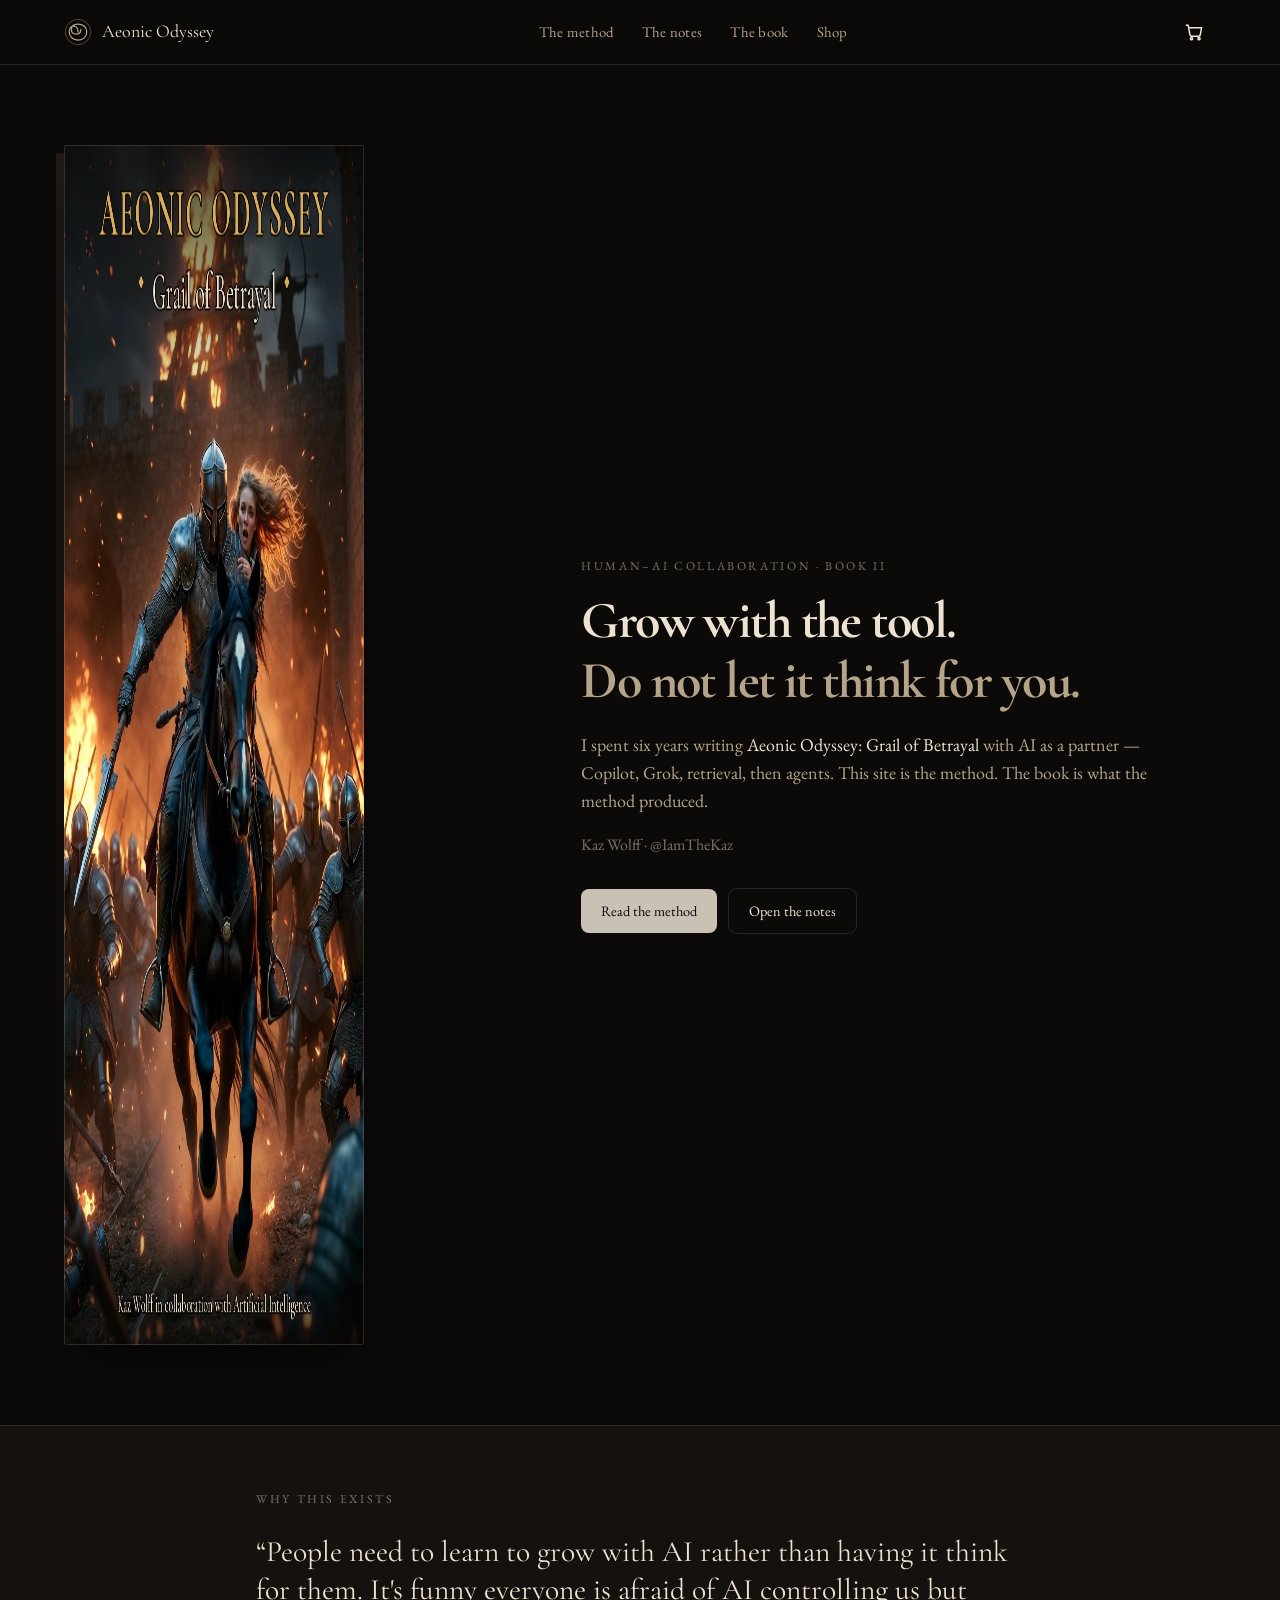
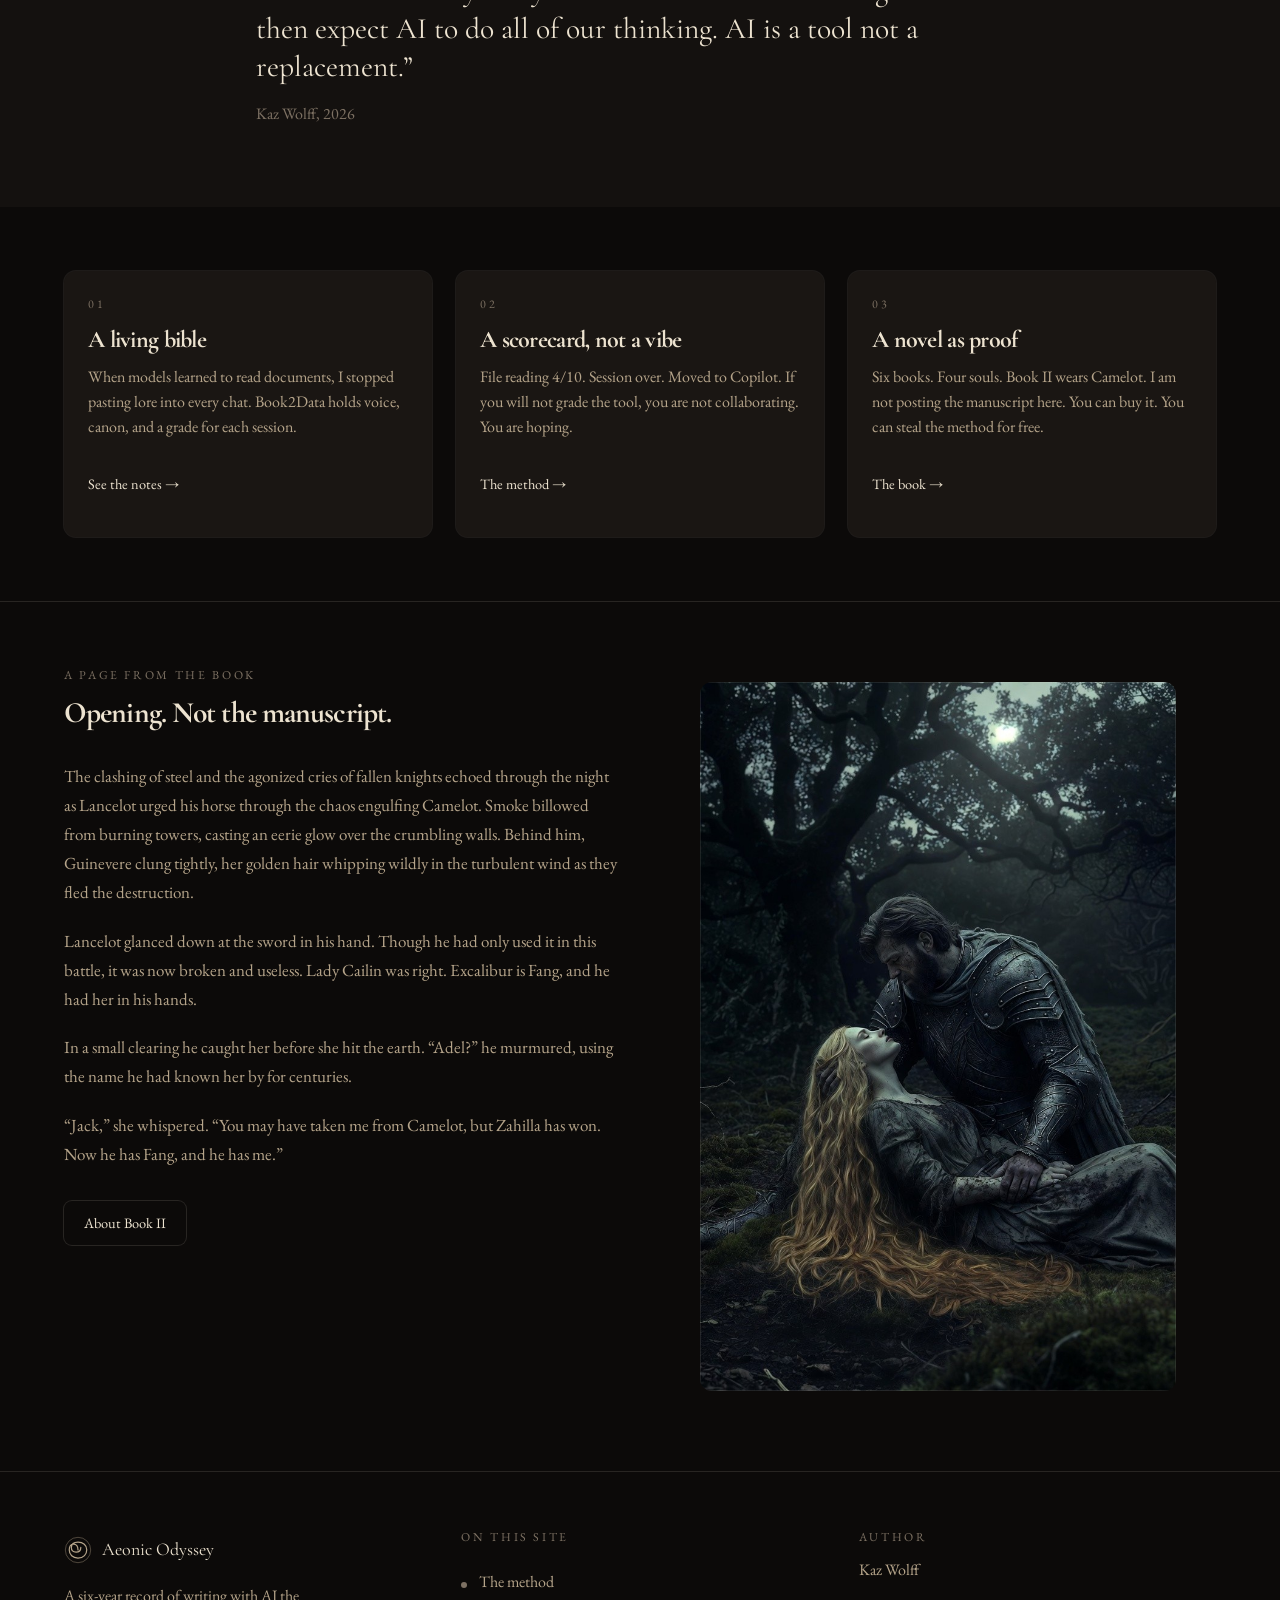
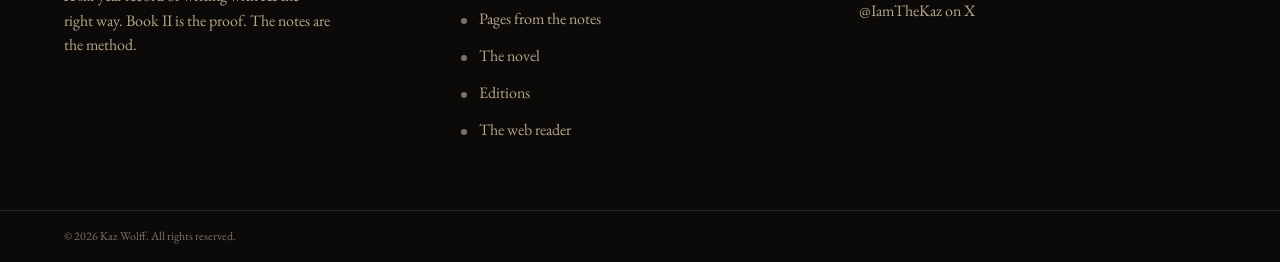
==== index.html @ 132f2313 "Add GitHub Pages home, cart, checkout, and 404" ====
<!DOCTYPE html>
<html lang="en">
<head>
<meta charset="utf-8">
<meta name="viewport" content="width=device-width, initial-scale=1">
<title>Aeonic Odyssey — Kaz Wolff</title>
<meta name="description" content="Kaz Wolff on six years of writing Aeonic Odyssey with AI as a partner — Copilot, Grok, RAG, agents. The method is free. The book is the proof.">
<meta name="theme-color" content="#0c0a09">
<link rel="canonical" href="https://iamthekaz.github.io/AOBook2/">
<meta property="og:type" content="website">
<meta property="og:title" content="Aeonic Odyssey — Kaz Wolff">
<meta property="og:description" content="Kaz Wolff on six years of writing Aeonic Odyssey with AI as a partner — Copilot, Grok, RAG, agents. The method is free. The book is the proof.">
<meta property="og:url" content="https://iamthekaz.github.io/AOBook2/">
<meta property="og:image" content="https://iamthekaz.github.io/AOBook2/book-reader/assets/cover.jpg">
<meta name="twitter:card" content="summary_large_image">
<meta name="twitter:title" content="Aeonic Odyssey — Kaz Wolff">
<meta name="twitter:description" content="Kaz Wolff on six years of writing Aeonic Odyssey with AI as a partner — Copilot, Grok, RAG, agents. The method is free. The book is the proof.">
<meta name="twitter:image" content="https://iamthekaz.github.io/AOBook2/book-reader/assets/cover.jpg">
<link rel="icon" type="image/svg+xml" href="favicon.svg">
<link rel="preconnect" href="https://fonts.googleapis.com">
<link rel="preconnect" href="https://fonts.gstatic.com" crossorigin>
<link href="https://fonts.googleapis.com/css2?family=Cormorant+Garamond:ital,wght@0,500;0,600;0,700;1,500&family=EB+Garamond:ital,wght@0,400;0,500;0,600;1,400&display=swap" rel="stylesheet">
<link rel="stylesheet" href="css/site.css">
</head>
<body>
<header class="site">
  <div class="wrap bar">
    <a class="brand" href="index.html"><svg viewBox="0 0 32 32" fill="none" aria-hidden="true" class="mark"><circle cx="16" cy="16" r="14.5" stroke="currentColor" stroke-width="1" opacity="0.45"/><path d="M16 16c0-4.2-2.1-6.8-5.2-6.8C7.4 9.2 6 12 6 16c0 5.4 4 9.2 10 9.2 6.4 0 10-4.2 10-9.6C26 10.4 21.8 7 16 7c-4.6 0-7.6 2.4-7.6 6.2 0 3.2 2 5.2 5.4 5.2 3.6 0 5.4-2.2 5.4-5.4" stroke="currentColor" stroke-width="1.4" stroke-linecap="round"/></svg><span class="display">Aeonic Odyssey</span></a>
    <nav class="desk" aria-label="Primary">
      <a href="process.html">The method</a>
      <a href="notes.html">The notes</a>
      <a href="the-book.html">The book</a>
      <a href="shop.html">Shop</a>
    </nav>
    <div class="menu">
      <a class="icon-btn" href="cart.html" aria-label="Cart"><svg width="20" height="20" viewBox="0 0 24 24" fill="none" stroke="currentColor" stroke-width="1.8"><path d="M6 7h15l-1.4 8.2a2 2 0 0 1-2 1.8H9.2a2 2 0 0 1-2-1.6L5 4H2"/><circle cx="9" cy="20" r="1.3"/><circle cx="18" cy="20" r="1.3"/></svg><span class="cart-n" data-cart-count>0</span></a>
      <button class="icon-btn burger" type="button" data-menu aria-expanded="false" aria-label="Open menu"><svg width="20" height="20" viewBox="0 0 24 24" fill="none" stroke="currentColor" stroke-width="1.8"><path d="M4 7h16M4 12h16M4 17h16"/></svg></button>
    </div>
  </div>
  <nav class="mob wrap" data-menu-panel aria-label="Mobile">
    <a href="process.html">The method</a>
    <a href="notes.html">The notes</a>
    <a href="the-book.html">The book</a>
    <a href="shop.html">Shop</a>
    <a href="cart.html">Cart</a>
  </nav>
</header>
<main>
<section class="wrap hero">
  <div class="cover-wrap"><img src="book-reader/assets/cover.jpg" alt="Aeonic Odyssey: Grail of Betrayal cover — a golden grail on a dark field" width="800" height="1200"></div>
  <div>
    <p class="kicker">Human–AI collaboration · Book II</p>
    <h1>Grow with the tool.<span>Do not let it think for you.</span></h1>
    <p class="lead">I spent six years writing <em style="color:#ede3d0;font-style:normal">Aeonic Odyssey: Grail of Betrayal</em> with AI as a partner — Copilot, Grok, retrieval, then agents. This site is the method. The book is what the method produced.</p>
    <p class="subtle" style="margin-top:1rem">Kaz Wolff · @IamTheKaz</p>
    <div class="row" style="margin-top:2rem">
      <a class="btn" href="process.html">Read the method</a>
      <a class="btn ghost" href="notes.html">Open the notes</a>
    </div>
  </div>
</section>
<section class="quote-band">
  <div class="wrap-narrow">
    <p class="kicker">Why this exists</p>
    <blockquote style="margin-top:1.5rem">“People need to learn to grow with AI rather than having it think for them. It's funny everyone is afraid of AI controlling us but then expect AI to do all of our thinking. AI is a tool not a replacement.”</blockquote>
    <p class="subtle" style="margin-top:1rem">Kaz Wolff, 2026</p>
  </div>
</section>
<section class="wrap cards">
  <article class="card"><p class="kicker">01</p><h2>A living bible</h2><p class="muted" style="margin-top:.75rem;flex:1">When models learned to read documents, I stopped pasting lore into every chat. Book2Data holds voice, canon, and a grade for each session.</p><p style="margin-top:1rem"><a class="btn link" href="notes.html">See the notes →</a></p></article><article class="card"><p class="kicker">02</p><h2>A scorecard, not a vibe</h2><p class="muted" style="margin-top:.75rem;flex:1">File reading 4/10. Session over. Moved to Copilot. If you will not grade the tool, you are not collaborating. You are hoping.</p><p style="margin-top:1rem"><a class="btn link" href="process.html">The method →</a></p></article><article class="card"><p class="kicker">03</p><h2>A novel as proof</h2><p class="muted" style="margin-top:.75rem;flex:1">Six books. Four souls. Book II wears Camelot. I am not posting the manuscript here. You can buy it. You can steal the method for free.</p><p style="margin-top:1rem"><a class="btn link" href="the-book.html">The book →</a></p></article>
</section>
<hr class="rule">
<section class="wrap split">
  <div>
    <p class="kicker">A page from the book</p>
    <h2 style="font-size:1.85rem;margin-top:.75rem">Opening. Not the manuscript.</h2>
    <div class="prose" style="margin-top:2rem">
      <p>The clashing of steel and the agonized cries of fallen knights echoed through the night as Lancelot urged his horse through the chaos engulfing Camelot. Smoke billowed from burning towers, casting an eerie glow over the crumbling walls. Behind him, Guinevere clung tightly, her golden hair whipping wildly in the turbulent wind as they fled the destruction.</p>
      <p>Lancelot glanced down at the sword in his hand. Though he had only used it in this battle, it was now broken and useless. Lady Cailin was right. Excalibur is Fang, and he had her in his hands.</p>
      <p>In a small clearing he caught her before she hit the earth. “Adel?” he murmured, using the name he had known her by for centuries.</p>
      <p>“Jack,” she whispered. “You may have taken me from Camelot, but Zahilla has won. Now he has Fang, and he has me.”</p>
    </div>
    <p style="margin-top:2rem"><a class="btn ghost" href="the-book.html">About Book II</a></p>
  </div>
  <figure class="frame"><img src="book-reader/assets/images/chapter1/part1.jpg" alt="Lancelot rides from burning Camelot"></figure>
</section>
</main>
<footer class="site">
  <div class="wrap foot">
    <div>
      <div class="brand"><svg viewBox="0 0 32 32" fill="none" aria-hidden="true" class="mark"><circle cx="16" cy="16" r="14.5" stroke="currentColor" stroke-width="1" opacity="0.45"/><path d="M16 16c0-4.2-2.1-6.8-5.2-6.8C7.4 9.2 6 12 6 16c0 5.4 4 9.2 10 9.2 6.4 0 10-4.2 10-9.6C26 10.4 21.8 7 16 7c-4.6 0-7.6 2.4-7.6 6.2 0 3.2 2 5.2 5.4 5.2 3.6 0 5.4-2.2 5.4-5.4" stroke="currentColor" stroke-width="1.4" stroke-linecap="round"/></svg><span class="display">Aeonic Odyssey</span></div>
      <p class="muted" style="margin-top:.75rem;max-width:18rem">A six-year record of writing with AI the right way. Book II is the proof. The notes are the method.</p>
    </div>
    <div>
      <p class="kicker">On this site</p>
      <ul class="dots">
        <li><a href="process.html">The method</a></li>
        <li><a href="notes.html">Pages from the notes</a></li>
        <li><a href="the-book.html">The novel</a></li>
        <li><a href="shop.html">Editions</a></li>
        <li><a href="book-reader/">The web reader</a></li>
      </ul>
    </div>
    <div>
      <p class="kicker">Author</p>
      <p class="muted" style="margin-top:.75rem">Kaz Wolff</p>
      <p><a href="https://x.com/IamTheKaz">@IamTheKaz on X</a></p>
    </div>
  </div>
  <div class="legal"><div class="wrap">© 2026 Kaz Wolff. All rights reserved.</div></div>
</footer>
<script src="js/site.js"></script>
</body>
</html>
---- css/site.css ----
*,*::before,*::after{box-sizing:border-box}
html{-webkit-font-smoothing:antialiased;background:#0c0a09;color:#ede3d0}
body{margin:0;min-height:100dvh;display:flex;flex-direction:column;background:#0c0a09;color:#ede3d0;font-family:"EB Garamond","Times New Roman",serif;line-height:1.55}
img{max-width:100%;display:block}
a{color:inherit}
button,a.btn,[role="button"]{cursor:pointer}
h1,h2,h3{font-family:"Cormorant Garamond","Times New Roman",serif;letter-spacing:-0.03em;line-height:1.15;text-wrap:balance;margin:0}
p{text-wrap:pretty}
::selection{background:color-mix(in oklab,#8a3038 55%,transparent);color:#ede3d0}

.wrap{width:min(72rem,calc(100% - 2rem));margin-inline:auto}
.wrap-narrow{width:min(48rem,calc(100% - 2rem));margin-inline:auto}
.kicker{font-size:.75rem;letter-spacing:.22em;text-transform:uppercase;color:#7d7163;margin:0}
.muted{color:#b5a48a}
.subtle{color:#7d7163}
.display{font-family:"Cormorant Garamond","Times New Roman",serif}

header.site{position:sticky;top:0;z-index:40;border-bottom:1px solid rgba(237,227,208,.12);background:rgba(12,10,9,.85);backdrop-filter:blur(12px)}
.bar{display:flex;align-items:center;justify-content:space-between;gap:1rem;min-height:4rem}
.brand{display:flex;align-items:center;gap:.65rem;text-decoration:none;color:#ede3d0;min-height:44px}
.brand .display{font-size:1.125rem}
.mark{width:1.75rem;height:1.75rem;color:#b5a48a}
nav.desk{display:none;align-items:center;gap:1.75rem}
nav.desk a{min-height:44px;display:inline-flex;align-items:center;text-decoration:none;color:#b5a48a;font-size:.925rem;letter-spacing:.02em}
nav.desk a:hover,nav.desk a[aria-current="page"]{color:#ede3d0}
.menu{display:flex;align-items:center;gap:.25rem}
.icon-btn{appearance:none;background:transparent;border:0;color:#ede3d0;width:44px;height:44px;border-radius:8px;display:grid;place-items:center;position:relative}
.icon-btn:hover{background:#1a1613}
.cart-n{position:absolute;top:6px;right:6px;min-width:16px;height:16px;padding:0 4px;border-radius:999px;background:#8a3038;color:#f6efe4;font-size:.625rem;display:none;place-items:center;font-variant-numeric:tabular-nums}
.cart-n.show{display:grid}
.mob{display:none;border-top:1px solid rgba(237,227,208,.12);padding:.5rem 0 1rem}
.mob a{display:block;padding:.85rem .75rem;text-decoration:none;color:#b5a48a;font-size:1.1rem;border-radius:8px}
.mob a:hover,.mob a[aria-current="page"]{color:#ede3d0;background:#1a1613}
@media (min-width:768px){nav.desk{display:flex}.burger{display:none}}

.btn{display:inline-flex;align-items:center;justify-content:center;gap:.5rem;min-height:44px;padding:0 1.25rem;border-radius:8px;text-decoration:none;font-size:.9rem;font-family:inherit;border:0;background:#c9c2b4;color:#0c0a09}
.btn:hover{opacity:.92}
.btn.ghost{background:transparent;color:#ede3d0;box-shadow:0 0 0 1px rgba(237,227,208,.12)}
.btn.link{background:transparent;color:#ede3d0;padding:0;min-height:auto;text-underline-offset:4px}
.btn.link:hover{text-decoration:underline}
.row{display:flex;flex-wrap:wrap;gap:.75rem}

.hero{display:grid;gap:3rem;padding:3.5rem 0;align-items:center}
@media (min-width:1024px){.hero{grid-template-columns:.85fr 1.15fr;padding:5rem 0}}
.cover-wrap{width:min(260px,100%);margin-inline:auto;position:relative}
@media (min-width:640px){.cover-wrap{width:300px}}
@media (min-width:1024px){.cover-wrap{margin-inline:0}}
.cover-wrap::before{content:"";position:absolute;left:-8px;top:8px;bottom:8px;width:8px;border-radius:3px 0 0 3px;background:linear-gradient(#221c18,#0c0a09)}
.cover-wrap img{position:relative;width:100%;border-radius:2px;outline:1px solid rgba(237,227,208,.15);outline-offset:-1px;box-shadow:0 24px 60px -12px rgba(0,0,0,.65)}
.hero h1{font-size:clamp(2.2rem,5vw,3.25rem);margin-top:1rem}
.hero h1 span{display:block;color:#b5a48a}
.hero .lead{font-size:1.125rem;color:#b5a48a;max-width:36rem;margin-top:1.25rem}
.quote-band{border-top:1px solid rgba(237,227,208,.12);background:#14110f;padding:4rem 0}
blockquote{margin:0;font-family:"Cormorant Garamond","Times New Roman",serif;font-size:clamp(1.4rem,3vw,1.85rem);line-height:1.3}
.cards{display:grid;gap:1.5rem;padding:4rem 0}
@media (min-width:1024px){.cards{grid-template-columns:repeat(3,1fr)}}
.card{background:#1a1613;border-radius:12px;padding:1.5rem;box-shadow:0 0 0 1px rgba(237,227,208,.08);display:flex;flex-direction:column}
.card h2{font-size:1.5rem;margin-top:.75rem}
.split{display:grid;gap:2.5rem;padding:4rem 0}
@media (min-width:1024px){.split{grid-template-columns:1fr 1fr}}
.frame{overflow:hidden;border-radius:12px;background:#1a1613;min-height:18rem}
.frame img{width:100%;height:100%;object-fit:cover;min-height:18rem;outline:1px solid rgba(237,227,208,.1);outline-offset:-1px}
.rule{border:0;border-top:1px solid rgba(237,227,208,.12);margin:0}
.section{padding:4rem 0}
.prose p{color:#b5a48a;font-size:1.0625rem;line-height:1.7}
.prose p+p{margin-top:1.25rem}
ol.steps{list-style:none;padding:0;margin:2.5rem 0 0;display:grid;gap:2.5rem}
ol.steps li{display:grid;gap:.5rem}
@media (min-width:640px){ol.steps li{grid-template-columns:3rem 1fr}}
ol.steps .n{font-family:"Cormorant Garamond",serif;font-size:1.25rem;color:#7d7163;font-variant-numeric:tabular-nums}
ol.eras{list-style:none;padding:0;margin:3rem 0 0;display:grid;gap:3rem}
@media (min-width:640px){ol.eras li{display:grid;grid-template-columns:8.5rem 1fr;gap:2rem}}
.hero-photo{position:relative;min-height:56vh;overflow:hidden}
.hero-photo img{position:absolute;inset:0;width:100%;height:100%;object-fit:cover}
.hero-photo .veil{position:absolute;inset:0;background:linear-gradient(to top,#0c0a09 18%,rgba(12,10,9,.4) 55%,rgba(12,10,9,.12))}
.hero-photo .copy{position:relative;min-height:56vh;display:flex;flex-direction:column;justify-content:flex-end;padding:4rem 0}
.badge{display:inline-flex;align-items:center;min-height:28px;padding:0 .6rem;border-radius:6px;font-size:.75rem;letter-spacing:.04em;background:#221c18;color:#b5a48a}
.badge.blood{background:#8a3038;color:#f6efe4}
.badge.outline{background:transparent;box-shadow:0 0 0 1px rgba(237,227,208,.18)}
.chars{display:grid;gap:1rem}
@media (min-width:640px){.chars{grid-template-columns:1fr 1fr}}
table{width:100%;border-collapse:collapse;font-size:.9rem;min-width:36rem}
th{text-align:left;font-weight:500;font-size:.75rem;letter-spacing:.12em;text-transform:uppercase;color:#7d7163;padding:.75rem 1rem;border-bottom:1px solid rgba(237,227,208,.12)}
td{padding:.75rem 1rem;border-bottom:1px solid rgba(237,227,208,.12);color:#b5a48a;vertical-align:top}
td.score{color:#ede3d0;font-variant-numeric:tabular-nums}
.scroll{overflow-x:auto;border-radius:12px;background:#1a1613;box-shadow:0 0 0 1px rgba(237,227,208,.08)}
.pull{border-left:2px solid #8a3038;padding-left:1.25rem;margin:2rem 0 0}
.dots{list-style:none;padding:0;margin:1.5rem 0 0}
.dots li{display:flex;gap:.75rem;color:#b5a48a;margin:.75rem 0}
.dots li::before{content:"";width:6px;height:6px;border-radius:99px;background:#7d7163;margin-top:.7rem;flex:none}
.editions{display:grid;gap:1.25rem;padding-top:3rem}
@media (min-width:1024px){.editions{grid-template-columns:1fr 1fr}}
.price{font-family:"Cormorant Garamond",serif;font-size:1.85rem;font-variant-numeric:tabular-nums}
.price s{font-size:.9rem;color:#7d7163;margin-left:.5rem}
.cart-line{display:flex;justify-content:space-between;gap:1rem;padding:1rem 0;border-bottom:1px solid rgba(237,227,208,.12)}
footer.site{margin-top:auto;border-top:1px solid rgba(237,227,208,.12)}
.foot{display:grid;gap:2.5rem;padding:3.5rem 0}
@media (min-width:768px){.foot{grid-template-columns:1fr 1fr 1fr}}
.foot a{color:#b5a48a;text-decoration:none}
.foot a:hover{color:#ede3d0}
.legal{border-top:1px solid rgba(237,227,208,.12);padding:1rem 0;font-size:.75rem;color:#7d7163}
@media (prefers-reduced-motion:reduce){*{animation:none!important;transition:none!important}}
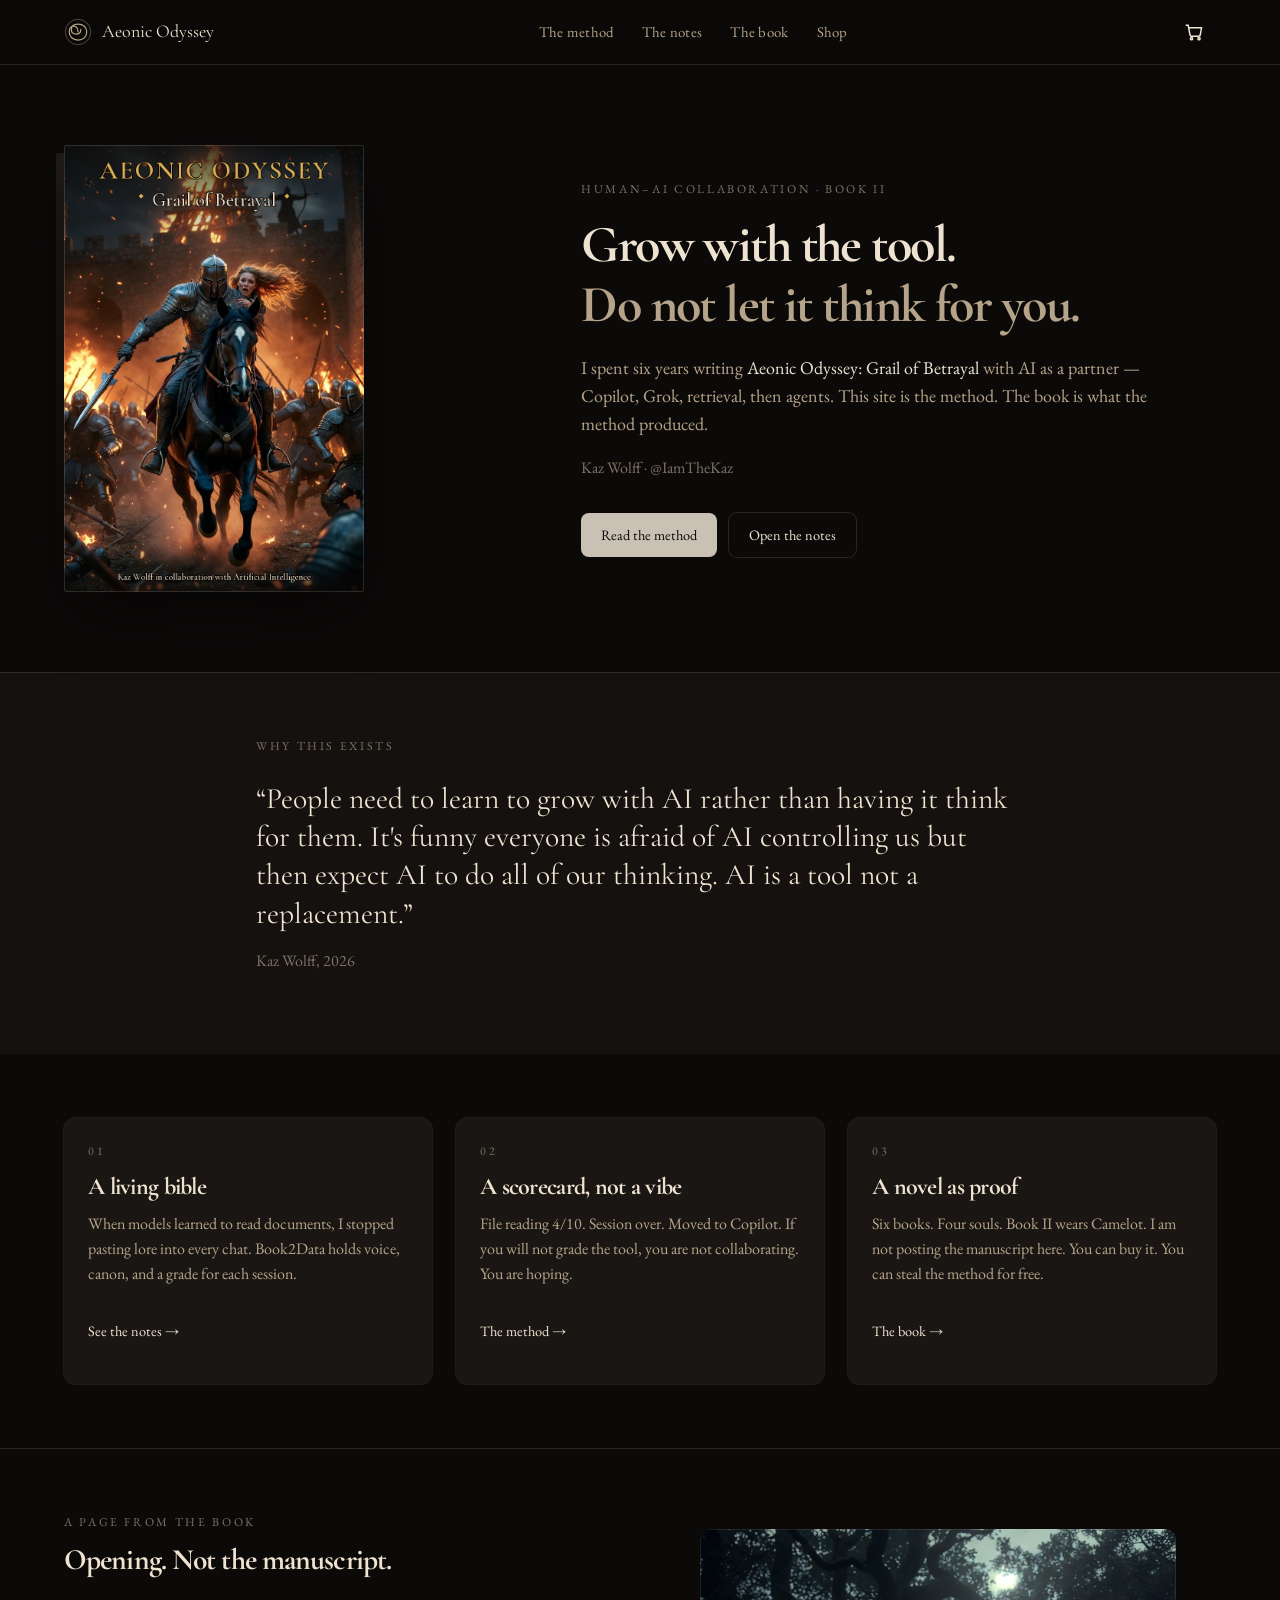
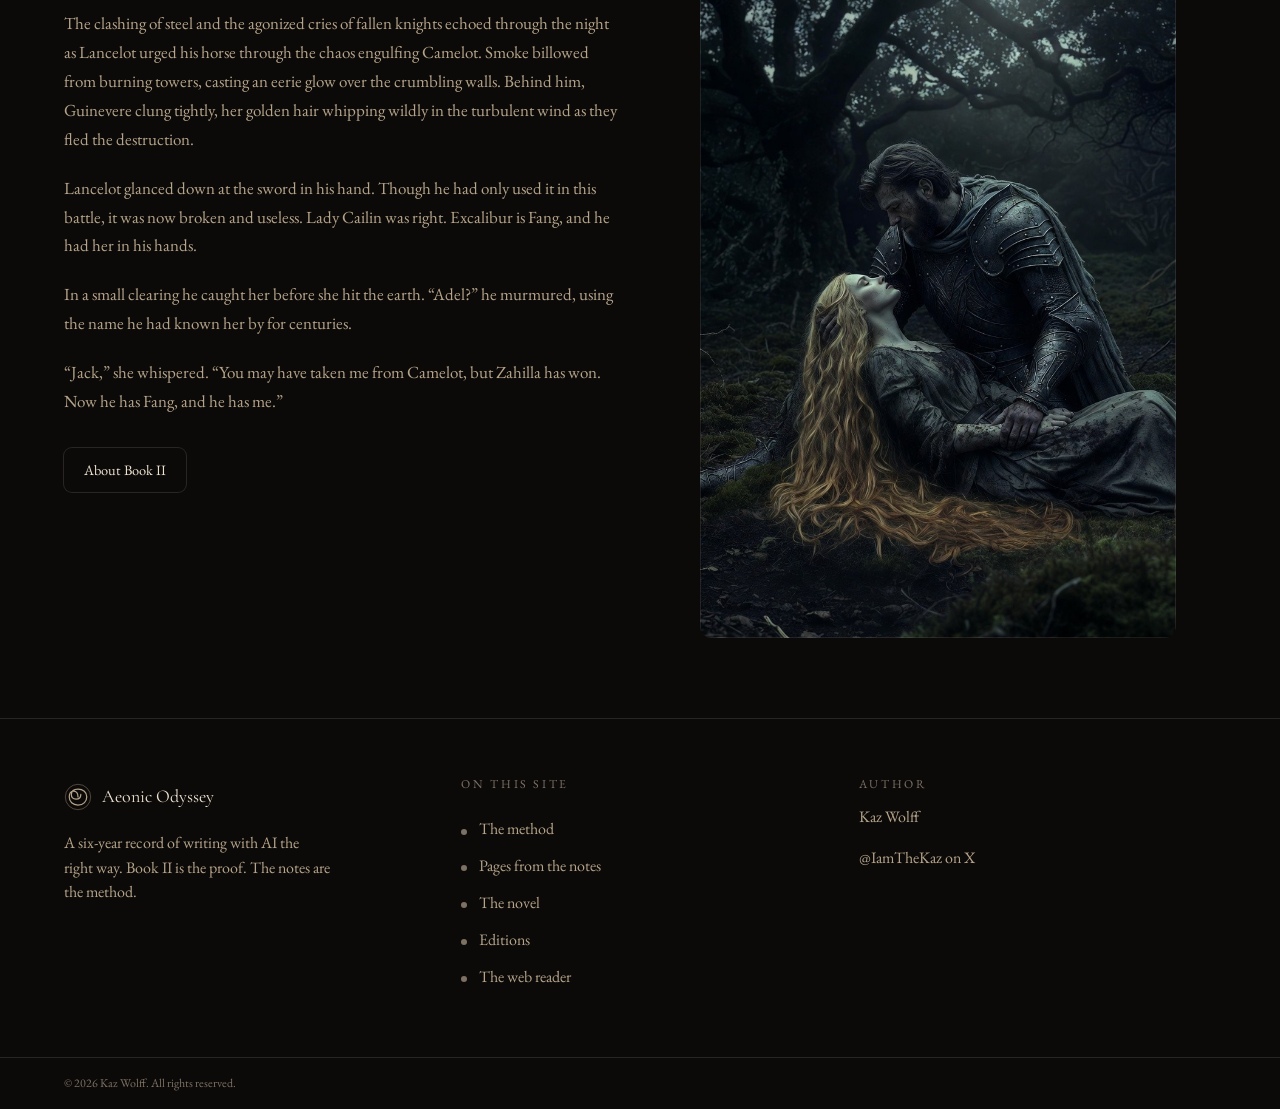
==== commit f5c94864: "Cache-bust CSS and set cover to native 784x1168" ====
--- a/index.html
+++ b/index.html
@@ -20,7 +20,7 @@
 <link rel="preconnect" href="https://fonts.googleapis.com">
 <link rel="preconnect" href="https://fonts.gstatic.com" crossorigin>
 <link href="https://fonts.googleapis.com/css2?family=Cormorant+Garamond:ital,wght@0,500;0,600;0,700;1,500&family=EB+Garamond:ital,wght@0,400;0,500;0,600;1,400&display=swap" rel="stylesheet">
-<link rel="stylesheet" href="css/site.css">
+<link rel="stylesheet" href="css/site.css?v=2">
 </head>
 <body>
 <header class="site">
@@ -47,7 +47,7 @@
 </header>
 <main>
 <section class="wrap hero">
-  <div class="cover-wrap"><img src="book-reader/assets/cover.jpg" alt="Aeonic Odyssey: Grail of Betrayal cover — a golden grail on a dark field" width="800" height="1200"></div>
+  <div class="cover-wrap"><img src="book-reader/assets/cover.jpg" alt="Aeonic Odyssey: Grail of Betrayal cover — Lancelot and Guinevere ride from burning Camelot" width="784" height="1168"></div>
   <div>
     <p class="kicker">Human–AI collaboration · Book II</p>
     <h1>Grow with the tool.<span>Do not let it think for you.</span></h1>
--- a/css/site.css
+++ b/css/site.css
@@ -1,7 +1,7 @@
 *,*::before,*::after{box-sizing:border-box}
 html{-webkit-font-smoothing:antialiased;background:#0c0a09;color:#ede3d0}
 body{margin:0;min-height:100dvh;display:flex;flex-direction:column;background:#0c0a09;color:#ede3d0;font-family:"EB Garamond","Times New Roman",serif;line-height:1.55}
-img{max-width:100%;display:block}
+img{max-width:100%;height:auto;display:block}
 a{color:inherit}
 button,a.btn,[role="button"]{cursor:pointer}
 h1,h2,h3{font-family:"Cormorant Garamond","Times New Roman",serif;letter-spacing:-0.03em;line-height:1.15;text-wrap:balance;margin:0}
@@ -42,11 +42,11 @@
 
 .hero{display:grid;gap:3rem;padding:3.5rem 0;align-items:center}
 @media (min-width:1024px){.hero{grid-template-columns:.85fr 1.15fr;padding:5rem 0}}
-.cover-wrap{width:min(260px,100%);margin-inline:auto;position:relative}
+.cover-wrap{width:min(260px,100%);margin-inline:auto;position:relative;flex-shrink:0;align-self:center}
 @media (min-width:640px){.cover-wrap{width:300px}}
 @media (min-width:1024px){.cover-wrap{margin-inline:0}}
 .cover-wrap::before{content:"";position:absolute;left:-8px;top:8px;bottom:8px;width:8px;border-radius:3px 0 0 3px;background:linear-gradient(#221c18,#0c0a09)}
-.cover-wrap img{position:relative;width:100%;border-radius:2px;outline:1px solid rgba(237,227,208,.15);outline-offset:-1px;box-shadow:0 24px 60px -12px rgba(0,0,0,.65)}
+.cover-wrap img{position:relative;display:block;width:100%;height:auto;aspect-ratio:784/1168;object-fit:contain;border-radius:2px;outline:1px solid rgba(237,227,208,.15);outline-offset:-1px;box-shadow:0 24px 60px -12px rgba(0,0,0,.65)}
 .hero h1{font-size:clamp(2.2rem,5vw,3.25rem);margin-top:1rem}
 .hero h1 span{display:block;color:#b5a48a}
 .hero .lead{font-size:1.125rem;color:#b5a48a;max-width:36rem;margin-top:1.25rem}
